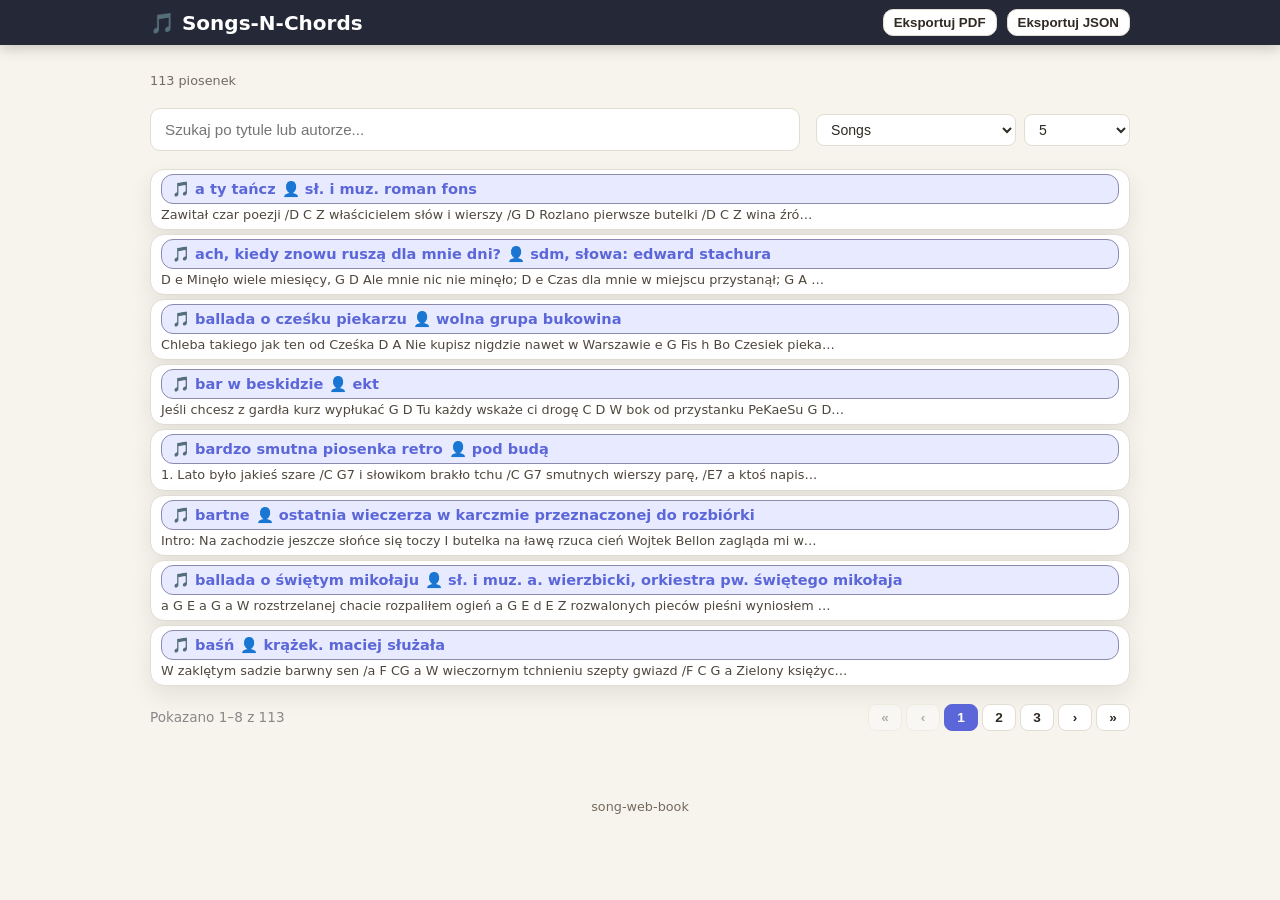
==== index.html @ 2285fa88 "Fixes to display" ====
<!DOCTYPE html>
<html lang="pl">
<head>
  <meta charset="UTF-8">
  <meta name="viewport" content="width=device-width, initial-scale=1.0, minimum-scale=1.0">
  <title>SongWebBook</title>
  <link rel="stylesheet" href="css/style.css">
</head>
<body>
  <nav class="navbar">
    <div class="container navbar-inner">
      <a class="brand" href="javascript:void(0)" id="brandLink">🎵 Songs-N-Chords</a>
      <div class="nav-actions" id="navActions"></div>
    </div>
  </nav>

  <main class="container">

    <!-- ===== WIDOK: LISTA ===== -->
    <section id="page-list" style="display:none">
      <div class="page-header">
        <p class="subtitle" id="resultsLabel">Ładowanie piosenek...</p>
      </div>
      <div class="toolbar">
        <div class="toolbar-left search-wrap">
          <input id="searchInput" class="search-input" type="text" placeholder="Szukaj po tytule lub autorze...">
        </div>
        <div class="toolbar-right filter-group">
          <button style="display:none" class="btn btn-outline btn-filter active" data-filter="all" type="button">Wszystkie</button>
          <select id="dataSourceSelect" class="per-page-select" title="Źródło danych"></select>
          <select id="perPageSelect" class="per-page-select" title="Liczba na stronie">
            <option value="5">5</option>
            <option value="8">8</option>
            <option value="10">10</option>
            <option value="15">15</option>
            <option value="20">20</option>
            <option value="all">Wszystkie</option>
          </select>
        </div>
      </div>
      <div id="listRoot" class="list">
        <div class="loading">Ladowanie...</div>
      </div>
      <div id="pagination" class="pagination-wrap"></div>
    </section>

    <!-- ===== WIDOK: PODGLĄD WPISU ===== -->
    <section id="page-view" style="display:none">
      <a href="javascript:void(0)" id="backToListBtn" class="back-link">← Do listy</a>
      <div id="viewRoot" class="loading">Ladowanie wpisu...</div>
    </section>

    <!-- ===== WIDOK: FORMULARZ ===== -->
    <section id="page-form" style="display:none">
      <a href="javascript:void(0)" id="backFromFormBtn" class="back-link">← Powrót</a>
      <div class="page-header">
        <h1 id="formPageTitle">Nowy wpis</h1>
        <p class="subtitle" id="formSubtitle">Dodaj piosenkę albo wiersz. Formatowanie treści zostanie zachowane.</p>
      </div>
      <div class="form-card">
        <div id="formAlert" class="alert alert-error" style="display:none"></div>
        <form id="entryForm">
          <div class="form-grid">
            <div class="form-group">
              <label for="titleInput">Tytuł *</label>
              <input id="titleInput" class="text-input" type="text" required>
            </div>
            <div class="form-group">
              <label for="authorInput">Autor</label>
              <input id="authorInput" class="text-input" type="text">
            </div>
          </div>
          <div class="form-group">
            <label for="categoryInput">Kategoria</label>
            <select id="categoryInput" class="select-input">
              <option value="piosenka">🎵 Piosenka</option>
              <option value="wiersz">📖 Wiersz</option>
            </select>
          </div>
          <div class="form-group">
            <label for="contentInput">Treść *</label>
            <textarea id="contentInput" class="textarea-input" placeholder="Tutaj wpisz tekst. Spacje, wcięcia i łamanie linii zostaną zachowane."></textarea>
          </div>
          <div class="form-actions">
            <button id="cancelFormBtn" class="btn btn-outline" type="button">Anuluj</button>
            <button id="saveBtn" class="btn btn-primary" type="submit">💾 Zapisz wpis</button>
          </div>
        </form>
      </div>
    </section>

  </main>

  <footer class="footer">
    <div class="container">
      <a href="javascript:void(0)" onclick="setClear()" style="text-decoration:none">song</a>-<a href="javascript:void(0)" onclick="setMode()" style="text-decoration:none">web</a>-<a href="javascript:void(0)" onclick="setModeOff()" style="text-decoration:none">book</a>
    </div>
  </footer>

  <input id="fileInput" class="hidden" type="file" accept="application/json">

  <!-- Modal: usuń wpis -->
  <div id="deleteModal" class="modal-overlay">
    <div class="modal">
      <h3>Usunąć wpis?</h3>
      <p>Tej operacji nie można cofnąć.</p>
      <div class="modal-actions">
        <button id="cancelDeleteBtn" class="btn btn-outline" type="button">Anuluj</button>
        <button id="confirmDeleteBtn" class="btn btn-danger" type="button">Kasuj</button>
      </div>
    </div>
  </div>

  <!-- Modal: import JSON -->
  <div id="importModal" class="modal-overlay">
    <div class="modal">
      <h3>Import JSON</h3>
      <p>Wybierz sposób importu danych.</p>
      <div class="modal-actions">
        <button id="cancelImportModal" class="btn btn-outline" type="button">Anuluj</button>
        <button id="replaceImportBtn" class="btn btn-danger" type="button">Zastąp dane</button>
        <button id="mergeImportBtn" class="btn btn-primary" type="button">Scal dane</button>
      </div>
    </div>
  </div>

  <div id="toast"></div>

  <script src="https://code.jquery.com/jquery-3.7.1.min.js"></script>
  <script src="js/app.js?v=5"></script>
  <script>
    // ===== STAN APLIKACJI =====
    let allItems     = [];
    let activeFilter = 'all';
    let pendingFile  = null;
    let currentPage  = 1;
    let perPage      = 8;
    let currentViewId = null; // id aktualnie oglądanego/edytowanego wpisu

    // ===== NAWIGACJA =====
    function showPage(name) {
      $('#page-list, #page-view, #page-form').hide();
      $('#page-' + name).show();
      buildNavbar(name);
      window.scrollTo(0, 0);
    }

    function buildNavbar(page) {
      const $nav = $('#navActions');
      $nav.empty();

      if (page === 'list') {
        $nav.append('<button id="exportPdfBtn" class="btn btn-outline" type="button">Eksportuj PDF</button>');
        $nav.append('<button id="exportBtn"    class="btn btn-outline" type="button">Eksportuj JSON</button>');
        if (isAdminMode()) {
          $nav.append('<button id="reloadJsonBtn" class="btn btn-outline" type="button">🔄 Reload JSON</button>');
          $nav.append('<button id="importBtn"     class="btn btn-outline" type="button">Importuj JSON</button>');
          $nav.append('<button id="newEntryBtn"   class="btn btn-primary"  type="button">+ Nowy wpis</button>');
        }
        $('#exportBtn').on('click', exportToJson);
        $('#exportPdfBtn').on('click', function () { exportAllToPdf(allItems); });
        $('#reloadJsonBtn').on('click', function () {
          reloadFromDataFile(
            function ()    { showToast('Dane przeładowane z data/songs.json.', 'success'); refreshData(); },
            function (err) { showToast(err.message || 'Nie udało się wczytać pliku danych.', 'error'); }
          );
        });
        $('#importBtn').on('click', function () { $('#fileInput').trigger('click'); });
        $('#newEntryBtn').on('click', function () { showForm(null); });

      } else if (page === 'view') {
        if (isAdminMode()) {
          $nav.append('<button id="newEntryBtn" class="btn btn-primary" type="button">+ Nowy wpis</button>');
          $('#newEntryBtn').on('click', function () { showForm(null); });
        }

      } else if (page === 'form') {
        $nav.append('<button id="navListBtn" class="btn btn-outline" type="button">← Lista</button>');
        $('#navListBtn').on('click', function () {
          currentViewId ? showView(currentViewId) : showList();
        });
      }
    }

    // ===== WIDOK: LISTA =====
    function showList() {
      showPage('list');
      refreshData();
      document.title = 'SongWebBook';
    }

    function renderPagination(totalPages, totalItems, start, end) {
      if (perPage === 'all' || totalPages <= 1) { $('#pagination').html(''); return; }
      const info = `<div class="pagination-info">Pokazano ${start + 1}–${end} z ${totalItems}</div>`;
      let btns = '<div class="pagination-controls">';
      btns += `<button class="btn btn-outline btn-page" data-page="1" ${currentPage === 1 ? 'disabled' : ''}>«</button>`;
      btns += `<button class="btn btn-outline btn-page" data-page="${currentPage - 1}" ${currentPage === 1 ? 'disabled' : ''}>‹</button>`;
      const win = 2;
      for (let i = Math.max(1, currentPage - win); i <= Math.min(totalPages, currentPage + win); i++) {
        btns += `<button class="btn btn-outline btn-page ${i === currentPage ? 'active' : ''}" data-page="${i}">${i}</button>`;
      }
      btns += `<button class="btn btn-outline btn-page" data-page="${currentPage + 1}" ${currentPage === totalPages ? 'disabled' : ''}>›</button>`;
      btns += `<button class="btn btn-outline btn-page" data-page="${totalPages}" ${currentPage === totalPages ? 'disabled' : ''}>»</button>`;
      btns += '</div>';
      $('#pagination').html(info + btns);
    }

    function renderList() {
      const query = ($('#searchInput').val() || '').toLowerCase().trim();
      const filtered = allItems.filter((item) => {
        const matchFilter = activeFilter === 'all' || item.category === activeFilter;
        const haystack = (item.title + ' ' + (item.author || '') + ' ' + (item.content || '')).toLowerCase();
        return matchFilter && (!query || haystack.includes(query));
      });

      $('#resultsLabel').text(pluralPL(filtered.length, 'piosenka', 'piosenki', 'piosenek'));

      if (!filtered.length) {
        $('#listRoot').html('<div class="empty">Brak pasujących piosenek. Dodaj nowy albo zmień filtry.</div>');
        $('#pagination').html('');
        return;
      }

      const totalItems = filtered.length;
      const isAll      = perPage === 'all';
      const pageSize   = isAll ? totalItems : parseInt(perPage);
      const totalPages = isAll ? 1 : Math.ceil(totalItems / pageSize);
      if (currentPage > totalPages) currentPage = totalPages;
      if (currentPage < 1) currentPage = 1;
      const start     = isAll ? 0 : (currentPage - 1) * pageSize;
      const end       = isAll ? totalItems : Math.min(start + pageSize, totalItems);
      const pageItems = filtered.slice(start, end);

      const html = pageItems.map((item) => `
        <article class="card">
          <div class="card-title">
            <a class="btn btn-secondary card-open-btn"
               style="width:100%;text-align:left!important;justify-content:left;padding:5px 10px;border-radius:12px;border:1px #8b8bb0 solid"
               href="javascript:void(0)" data-id="${item.id}">
              🎵 ${escapeHtml(item.title)}
              <span>👤 ${escapeHtml(item.author || 'Nieznany autor')}</span>
            </a>
            <div style="position:relative;top:-29px;right:5px;display:none;float:right">${categoryBadge(item.category)}</div>
          </div>
          <p class="card-excerpt">${escapeHtml(getExcerpt(item.content))}</p>
        </article>
      `).join('');

      $('#listRoot').html(html);
      renderPagination(totalPages, totalItems, start, end);
    }

    function refreshData() {
      apiGetAll((items) => { allItems = items; renderList(); });
    }

    // ===== WIDOK: PODGLĄD =====
    function showView(id) {
      currentViewId = id;
      showPage('view');
      $('#viewRoot').addClass('loading').html('Ladowanie wpisu...');
      ensureDataReady(function () {
        apiGetOne(id,
          function (item) {
            document.title = item.title + ' • Śpiewnik';
            renderItem(item);
          },
          function () {
            $('#viewRoot').removeClass('loading').html('<div class="empty">Nie znaleziono wpisu.</div>');
          }
        );
      });
    }

    function renderItem(item) {
      const idx       = allItems.findIndex(i => i.id === item.id);
      const prevItem  = idx > 0 ? allItems[idx - 1] : null;
      const nextItem  = idx < allItems.length - 1 ? allItems[idx + 1] : null;
      const counter   = allItems.length > 0 ? `${idx + 1} / ${allItems.length}` : '';

      const editedLabel = item.updatedAt && item.updatedAt !== item.createdAt
        ? `<span>✏️ Edycja: ${formatDate(item.updatedAt)}</span>` : '';
      const adminActions = isAdminMode()
        ? `<div>
             <button class="btn btn-secondary" id="editItemBtn">✏️ Edytuj</button>
             <button class="btn btn-danger"    id="deleteBtn"  type="button">🗑️ Kasuj</button>
           </div>` : '';

      const navBar = `
        <div class="view-nav">
          <button class="btn btn-outline view-nav-btn" id="prevItemBtn"
            ${!prevItem ? 'disabled' : ''}
            data-id="${prevItem ? prevItem.id : ''}">
            ‹ Poprzedni
          </button>
          <span class="view-nav-counter">${counter}</span>
          <button class="btn btn-outline view-nav-btn" id="nextItemBtn"
            ${!nextItem ? 'disabled' : ''}
            data-id="${nextItem ? nextItem.id : ''}">
            Następny ›
          </button>
        </div>
      `;

      $('#viewRoot').removeClass('loading').html(navBar + `
        <article class="article">
          <h1 style="font-size:1.1rem">${escapeHtml(item.title)} <span style="font-size:.9rem">👤 ${escapeHtml(item.author || 'Nieznany autor')}</span></h1>
          <div class="article-meta">
            
            
            <span style="display:none">📅 Dodano: ${formatDate(item.createdAt)}</span>
            ${editedLabel}
          </div>
          <pre class="poem-content">${escapeHtml(item.content)}</pre>
          <div class="article-actions">
            <button class="btn btn-outline" id="backToListFromArticleBtn">← Wszystkie wpisy</button>
            ${adminActions}
          </div>
        </article>
      `);

      $('#backToListFromArticleBtn').on('click', showList);
      $('#prevItemBtn:not(:disabled)').on('click', function () { showView($(this).data('id')); });
      $('#nextItemBtn:not(:disabled)').on('click', function () { showView($(this).data('id')); });
      if (isAdminMode()) {
        $('#editItemBtn').on('click', function () { showForm(item.id); });
        $('#deleteBtn').on('click', function () { $('#deleteModal').css('display', 'flex'); });
      }
    }

    // ===== WIDOK: FORMULARZ =====
    function showForm(id) {
      currentViewId = id;
      showPage('form');
      hideFormError();
      $('#entryForm')[0].reset();
      $('#saveBtn').prop('disabled', false).text('💾 Zapisz wpis');
      $('#entryForm').show();
      $('#formSubtitle').text('Dodaj piosenkę albo wiersz. Formatowanie treści zostanie zachowane.');

      if (!isAdminMode()) {
        $('#formPageTitle').text('Brak dostępu');
        $('#formSubtitle').text('Edycja i dodawanie wpisów są dostępne tylko w trybie admin.');
        $('#entryForm').hide();
        showFormError('Ta strona jest dostępna tylko wtedy, gdy localStorage zawiera mode=admin.');
        return;
      }

      if (id) {
        $('#formPageTitle').text('Edytuj wpis');
        document.title = 'Edytuj wpis • Śpiewnik';
        ensureDataReady(function () {
          apiGetOne(id, function (item) {
            $('#titleInput').val(item.title);
            $('#authorInput').val(item.author || '');
            $('#categoryInput').val(item.category || 'piosenka');
            $('#contentInput').val(item.content || '');
          }, function () {
            showFormError('Nie udało się załadować wpisu do edycji.');
          });
        });
      } else {
        $('#formPageTitle').text('Nowy wpis');
        document.title = 'Nowy wpis • Śpiewnik';
      }
    }

    function showFormError(message) { $('#formAlert').text(message).show(); }
    function hideFormError()        { $('#formAlert').hide().text(''); }

    // ===== HELPERS TRYB =====
    function setMode()    { localStorage.setItem('mode', isAdminMode() ? 'user' : 'admin'); location.reload(); }
    function setModeOff() { localStorage.removeItem('mode'); location.reload(); }
    function setClear()   { localStorage.removeItem('songs_library_data'); location.reload(); }

    // ===== INIT =====
    $(function () {
      // Nawigacja globalna
      $('#brandLink').on('click', showList);
      $('#backToListBtn').on('click', showList);
      $('#backFromFormBtn').on('click', function () { currentViewId ? showView(currentViewId) : showList(); });
      $('#cancelFormBtn').on('click',   function () { currentViewId ? showView(currentViewId) : showList(); });

      // Kliknięcie karty (delegowane)
      $(document).on('click', '.card-open-btn', function () {
        showView($(this).data('id'));
      });

      // Paginacja (delegowana)
      $(document).on('click', '.btn-page:not(:disabled)', function () {
        currentPage = parseInt($(this).data('page'));
        renderList();
        $('html, body').animate({ scrollTop: $('#listRoot').offset().top - 20 }, 200);
      });

      // Filtry i wyszukiwanie
      $('#searchInput').on('input', function () { currentPage = 1; renderList(); });
      $(document).on('click', '.btn-filter', function () {
        $('.btn-filter').removeClass('active');
        $(this).addClass('active');
        activeFilter = $(this).data('filter');
        currentPage = 1;
        renderList();
      });
      $('#perPageSelect').on('change', function () {
        perPage = $(this).val() === 'all' ? 'all' : parseInt($(this).val());
        currentPage = 1;
        renderList();
      });

      // Inicjalizacja selecta źródła danych
      getDataSources().then(function (sources) {
        sources.forEach(function (f) {
          const opt = $('<option>').val(f.key).text(f.label);
          if (f.key === getCurrentSource()) opt.prop('selected', true);
          $('#dataSourceSelect').append(opt);
        });
      });
      $('#dataSourceSelect').on('change', function () {
        const key = $(this).val();
        switchDataSource(
          key,
          function () {
            showToast('Załadowano: ' + key, 'success');
            refreshData();
          },
          function (err) {
            showToast(err.message || 'Błąd ładowania danych.', 'error');
          }
        );
      });

      // Modal: usuń wpis
      $('#cancelDeleteBtn').on('click', function () { $('#deleteModal').hide(); });
      $('#confirmDeleteBtn').on('click', function () {
        if (!isAdminMode()) { $('#deleteModal').hide(); return; }
        apiDelete(currentViewId,
          function () {
            $('#deleteModal').hide();
            showToast('Wpis został usunięty.', 'success');
            setTimeout(showList, 700);
          },
          function () {
            $('#deleteModal').hide();
            showToast('Nie udało się usunąć wpisu.', 'error');
          }
        );
      });

      // Zapis formularza
      $('#entryForm').on('submit', function (event) {
        event.preventDefault();
        hideFormError();
        if (!isAdminMode()) { showFormError('Brak uprawnień do zapisu.'); return; }

        const payload = {
          title:    $('#titleInput').val(),
          author:   $('#authorInput').val(),
          category: $('#categoryInput').val(),
          content:  $('#contentInput').val()
        };
        if (!payload.title.trim())   { showFormError('Pole „Tytuł" jest wymagane.');  return; }
        if (!payload.content.trim()) { showFormError('Pole „Treść" jest wymagane.'); return; }

        $('#saveBtn').prop('disabled', true).text('Zapisywanie...');

        const onSuccess = function (item) {
          showToast(currentViewId ? 'Zapisano zmiany.' : 'Dodano nowy wpis.', 'success');
          setTimeout(function () { showView(item.id); }, 700);
        };
        const onError = function (xhr) {
          $('#saveBtn').prop('disabled', false).text('💾 Zapisz wpis');
          showFormError(xhr.responseJSON?.error || 'Wystąpił błąd zapisu.');
        };

        if (currentViewId) {
          apiUpdate(currentViewId, payload, onSuccess, onError);
        } else {
          apiCreate(payload, onSuccess, onError);
        }
      });

      // Modal: import JSON
      $('#fileInput').on('change', function (event) {
        pendingFile = event.target.files && event.target.files[0] ? event.target.files[0] : null;
        if (pendingFile) { $('#importModal').css('display', 'flex'); }
      });
      $('#cancelImportModal').on('click', function () {
        pendingFile = null; $('#fileInput').val(''); $('#importModal').hide();
      });
      $('#replaceImportBtn').on('click', function () {
        if (!pendingFile) return;
        importFromJson(pendingFile, false, function (error, count) {
          $('#importModal').hide(); $('#fileInput').val(''); pendingFile = null;
          if (error) { showToast(error, 'error'); return; }
          showToast('Zaimportowano ' + count + ' piosenek.', 'success');
          refreshData();
        });
      });
      $('#mergeImportBtn').on('click', function () {
        if (!pendingFile) return;
        importFromJson(pendingFile, true, function (error, count) {
          $('#importModal').hide(); $('#fileInput').val(''); pendingFile = null;
          if (error) { showToast(error, 'error'); return; }
          showToast('Scalono ' + count + ' piosenek.', 'success');
          refreshData();
        });
      });

      // Start — załaduj dane i pokaż listę
      ensureDataReady(function () {
        showList();
      });
    });
  </script>
</body>
</html>
---- css/style.css ----
:root {
  --bg: #f7f4ed;
  --surface: #ffffff;
  --surface-alt: #f2efe7;
  --text: #2f2a24;
  --muted: #746b60;
  --primary: #5b67d8;
  --primary-hover: #4451c4;
  --danger: #d64545;
  --danger-hover: #b93535;
  --border: #e2ddd3;
  --shadow: 0 10px 24px rgba(0,0,0,.08);
  --radius: 14px;
  --mono: Consolas, 'Courier New', monospace;
  --sans: 'Segoe UI', system-ui, sans-serif;
}

* { box-sizing: border-box; }
html, body { margin: 0; padding: 0; }
body {
  font-family: var(--sans);
  background: var(--bg);
  color: var(--text);
  font-size:.8rem;
}

a { color: inherit; }
h2{
    font-size:.9rem;
}
.container {
  width: min(980px, calc(100% - 32px));
  margin: 0 auto;
}

.navbar {
  background: #252836;
  color: #fff;
  box-shadow: 0 4px 12px rgba(0,0,0,.18);
}
.navbar-inner {
  min-height: 45px;
  display: flex;
  align-items: center;
  justify-content: space-between;
  gap: 16px;
}
.brand {
  text-decoration: none;
  font-size: 1.25rem;
  font-weight: 700;
}
.nav-actions {
  display: flex;
  gap: 10px;
  flex-wrap: wrap;
}

main { padding: 28px 0 48px; }

.page-header {
  margin-bottom: 20px;
}
.page-header h1 {
  margin: 0 0 8px;
  font-size: 2rem;
}
.subtitle {
  margin: 0;
  color: var(--muted);
}

.toolbar {
  display: flex;
  justify-content: space-between;
  gap: 16px;
  flex-wrap: wrap;
  margin-bottom: 18px;
}
.toolbar-right,
.toolbar-left {
  display: flex;
  gap: 10px;
  flex-wrap: wrap;
  align-items: center;
}

.search-input,
.select-input,
.text-input,
.textarea-input {
  width: 100%;
  padding: 12px 14px;
  border: 1px solid var(--border);
  border-radius: 10px;
  background: #fff;
  color: var(--text);
  font-size: .95rem;
}
.search-input:focus,
.select-input:focus,
.text-input:focus,
.textarea-input:focus {
  outline: 2px solid rgba(91,103,216,.16);
  border-color: var(--primary);
}

.search-wrap {
  min-width: 280px;
  flex: 1;
}

.filter-group {
  display: flex;
  gap: 8px;
  flex-wrap: wrap;
}

.btn {
  display: inline-flex;
  align-items: center;
  justify-content: center;
  gap: 6px;
  border: 0;
  border-radius: 10px;
  padding: 5px 10px;
  cursor: pointer;
  text-decoration: none;
  font-weight: 600;
  transition: .18s ease;
}
.btn:hover { transform: translateY(-1px); }
.btn-primary { background: var(--primary); color: #fff; }
.btn-primary:hover { background: var(--primary-hover); }
.btn-secondary { background: #e8ebff; color: var(--primary); }
.btn-secondary:hover { background: #d9ddfb; }
.btn-danger { background: var(--danger); color: #fff; }
.btn-danger:hover { background: var(--danger-hover); }
.btn-outline { background: #fff; color: var(--text); border: 1px solid var(--border); }
.btn-outline:hover { background: var(--surface-alt); }
.btn-filter.active { background: var(--primary); color: #fff; }

.list {
  display: grid;
  gap: 4px;
}
.card {
  background: var(--surface);
  border: 1px solid var(--border);
  border-radius: var(--radius);
  box-shadow: var(--shadow);
  padding: 4px 10px;
}
.card-title {
  margin: 0px 0px 0px 0px;
  font-size: .91rem!important;
  font-weight: bold;
}
.card-title a {
  text-decoration: none;
 
}
.card-title .btn.btn-secondary.card-open-btn{
  text-transform: lowercase!important;
}

.card-meta {
  display: flex;
  gap: 8px 12px;
  flex-wrap: wrap;
  align-items: center;
  color: var(--muted);
  font-size: .9rem;
  margin-bottom: 12px;
}
.card-excerpt {
  margin: 0;
  line-height: 1.65;
  color: #4f473d;
}
.card-footer {
  margin-top: 14px;
  display: flex;
  justify-content: flex-end;
}

.badge {
  display: inline-flex;
  align-items: center;
  padding: 4px 10px;
  border-radius: 999px;
  font-size: .8rem;
  font-weight: 700;
}
.badge-song { background: #e4f5e8; color: #1f7d35;border:1px silver solid; }
.badge-poem { background: #e4eefc; color: #1b5dbb;border:1px silver solid; }
.badge-other { background: #efe7ff; color: #6942b5;border:1px silver solid; }

.empty,
.loading {
  background: var(--surface);
  border: 1px dashed var(--border);
  border-radius: var(--radius);
  padding: 32px;
  text-align: center;
  color: var(--muted);
}

.back-link {
  display: inline-block;
  margin-bottom: 16px;
  text-decoration: none;
  color: var(--muted);
}
.back-link:hover { color: var(--primary); }

/* ── Prev / Next nawigacja w widoku wpisu ─────────── */
.view-nav {
  display: flex;
  align-items: center;
  justify-content: space-between;
  gap: 12px;
  margin-bottom: 16px;
  background: var(--surface);
  border: 1px solid var(--border);
  border-radius: var(--radius);
  padding: 10px 14px;
  box-shadow: var(--shadow);
}
.view-nav-btn {
  min-width: 120px;
}
.view-nav-btn:disabled {
  opacity: .35;
  cursor: not-allowed;
  transform: none;
}
.view-nav-counter {
  font-size: .9rem;
  color: var(--muted);
  font-weight: 600;
  white-space: nowrap;
}

.article {
  background: var(--surface);
  border: 1px solid var(--border);
  border-radius: var(--radius);
  box-shadow: var(--shadow);
  padding: 24px;
}
.article h1 {
  margin: 0 0 12px;
}
.article-meta {
  display: flex;
  gap: 8px 14px;
  flex-wrap: wrap;
  color: var(--muted);
  margin-bottom: 18px;
}
.poem-content {
  margin: 0;
  padding: 18px;
  background: var(--surface-alt);
  border-left: 5px solid var(--primary);
  border-radius: 0 12px 12px 0;
  white-space: pre-wrap;
  word-break: break-word;
  overflow-x: auto;
  font-family: verdana;
  line-height: 1.7;
  font-size: .96rem;
  font-weight: 600;
}
.article-actions {
  margin-top: 18px;
  display: flex;
  justify-content: space-between;
  gap: 10px;
  flex-wrap: wrap;
}

.form-card {
  background: var(--surface);
  border: 1px solid var(--border);
  border-radius: var(--radius);
  box-shadow: var(--shadow);
  padding: 24px;
}
.form-grid {
  display: grid;
  grid-template-columns: 1fr 1fr;
  gap: 16px;
}
.form-group {
  margin-bottom: 16px;
}
.form-group label {
  display: block;
  margin-bottom: 8px;
  font-weight: 700;
}
.textarea-input {
  min-height: 340px;
  resize: vertical;
  font-family: var(--mono);
  white-space: pre;
  overflow-x: auto;
  line-height: 1.65;
}
.form-actions {
  display: flex;
  justify-content: space-between;
  gap: 10px;
  flex-wrap: wrap;
  margin-top: 8px;
}

.alert {
  display: none;
  margin-bottom: 16px;
  padding: 12px 14px;
  border-radius: 10px;
}
.alert-error {
  background: #ffe9e9;
  color: #8a1f1f;
  border: 1px solid #f3bcbc;
}

#toast {
  display: none;
  position: fixed;
  right: 18px;
  bottom: 18px;
  z-index: 9999;
  padding: 12px 16px;
  border-radius: 10px;
  color: #fff;
  background: #2b2b2b;
  box-shadow: 0 12px 24px rgba(0,0,0,.2);
}
#toast.toast-success { background: #228c4f; }
#toast.toast-error { background: #c43b3b; }

.modal-overlay {
  position: fixed;
  inset: 0;
  background: rgba(0,0,0,.45);
  display: none;
  align-items: center;
  justify-content: center;
  z-index: 1000;
}
.modal {
  width: min(460px, calc(100% - 24px));
  background: #fff;
  border-radius: 16px;
  padding: 22px;
  box-shadow: 0 20px 40px rgba(0,0,0,.24);
}
.modal h3 { margin-top: 0; }
.modal-actions {
  display: flex;
  justify-content: flex-end;
  gap: 10px;
  flex-wrap: wrap;
  margin-top: 18px;
}

.hidden { display: none !important; }
.footer {
  padding: 20px 0 32px;
  color: var(--muted);
  text-align: center;
}

@media (max-width: 720px) {
  .form-grid { grid-template-columns: 1fr; }
  .toolbar { flex-direction: column; }
}

/* ── Pagination ───────────────────────────────────── */
.pagination-wrap {
  display: flex;
  align-items: center;
  justify-content: space-between;
  flex-wrap: wrap;
  gap: 10px;
  margin-top: 18px;
}
.pagination-info {
  font-size: .85rem;
  color: var(--text-muted, #888);
}
.pagination-controls {
  display: flex;
  gap: 4px;
  flex-wrap: wrap;
  align-items: center;
}
.btn-page {
  min-width: 34px;
  padding: 5px 8px;
  font-size: .85rem;
  border-radius: 8px;
}
.btn-page.active {
  background: var(--primary);
  color: #fff;
  border-color: var(--primary);
}
.btn-page:disabled {
  opacity: .35;
  cursor: not-allowed;
}
.per-page-select {
  padding: 6px 10px;
  border: 1px solid var(--border);
  border-radius: 8px;
  background: #fff;
  color: var(--text);
  font-size: .88rem;
  cursor: pointer;
}

@media (max-width: 600px) {
  /* baza — większa czcionka dla całego widoku mobilnego */
  body { font-size: 1rem; }

  /* navbar */
  .navbar-inner {
    flex-direction: column;
    align-items: flex-start;
    gap: 8px;
    padding: 10px 0;
    min-height: unset;
  }
  .brand { font-size: 1.3rem; }
  .nav-actions {
    width: 100%;
    flex-wrap: wrap;
    gap: 6px;
  }
  .nav-actions .btn {
    flex: 1 1 auto;
    font-size: .95rem;
    padding: 5px 6px;
  }

  /* page header */
  .page-header h1 { font-size: 1.6rem; }
  .subtitle { font-size: 1rem; }

  /* toolbar */
  .toolbar { flex-direction: column; gap: 10px; }
  .toolbar-left, .toolbar-right { width: 100%; }
  .search-wrap { min-width: unset; }
  .search-input { font-size: 1rem; padding: 13px 14px; }
  .filter-group { flex-wrap: wrap; gap: 6px; }
  .btn-filter { flex: 1 1 auto; font-size: .95rem; padding: 10px 8px; }
  .per-page-select { width: 100%; font-size: 1rem; padding: 10px 12px; }

  /* cards — lista mobilna */
  .card { padding: 12px 14px; }

  /* resetuj hacky float+top dla badge w karcie */
  .card-title {
    display: flex;
    flex-direction: column;
    gap: 6px;
    font-size: 1rem !important;
  }
  .card-title > div {
    position: static !important;
    float: none !important;
    top: auto !important;
    right: auto !important;
    display: block !important;
    align-self: flex-start;
  }

  /* przycisk-link do otwierania wpisu */
  .card-open-btn {
    flex-direction: column !important;
    align-items: flex-start !important;
    height: auto !important;
    white-space: normal !important;
    gap: 4px !important;
    line-height: 1.5 !important;
    font-size: 1rem !important;
  }
  .card-open-btn span {
    font-size: .9rem;
    opacity: .75;
    font-weight: 400;
  }

  /* skrót treści */
  .card-excerpt { font-size: .95rem; margin-top: 6px; line-height: 1.6; }

  /* badge */
  .badge { font-size: .88rem; padding: 5px 12px; }

  /* article / view page */
  .article { padding: 10px; }
  .article h1 { font-size: 1.1rem!important; }
  .article-meta { font-size: .95rem; }
  .poem-content {
    font-size: 1rem;
    padding: 14px;
    border-left-width: 3px;
    line-height: 1.8;
  }
  .article-actions {
    flex-direction: column;
    align-items: stretch;
  }
  .article-actions .btn { text-align: center; justify-content: center; font-size: 1rem; padding: 5px; }

  /* form */
  .form-grid { grid-template-columns: 1fr; }
  .form-card { padding: 16px; }
  .form-group label { font-size: 1rem; }
  .text-input, .select-input, .textarea-input { font-size: 1rem; padding: 13px 14px; }
  .form-actions { flex-direction: column; align-items: stretch; }
  .form-actions .btn { text-align: center; justify-content: center; font-size: 1rem; padding: 12px; }

  /* pagination */
  .pagination-wrap { flex-direction: column; align-items: center; }
  .pagination-info { font-size: .95rem; }
  .btn-page { min-width: 36px; padding: 8px 10px; font-size: .95rem; }

  /* modal */
  .modal { padding: 18px; }
  .modal h3 { font-size: 1.1rem; }
  .modal p { font-size: 1rem; }
  .modal-actions { flex-direction: column; }
  .modal-actions .btn { width: 100%; justify-content: center; font-size: 1rem; padding: 12px; }

  /* back link */
  .back-link { font-size: 1rem; }

  /* prev/next nav */
  .view-nav { padding: 8px 10px; gap: 8px; }
  .view-nav-btn { min-width: 0; flex: 1; font-size: .9rem; padding: 10px 8px; }
  .view-nav-counter { font-size: .85rem; }
}
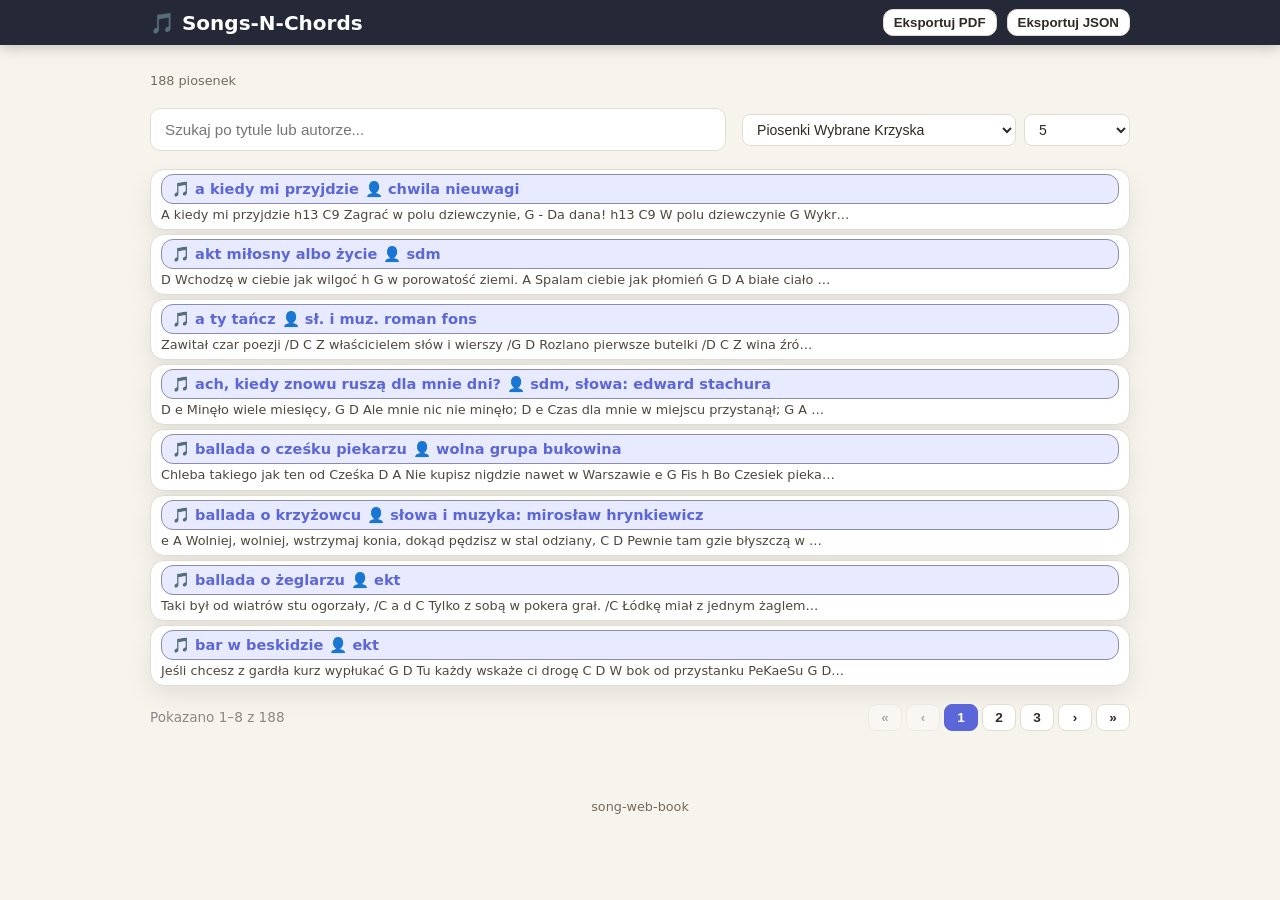
==== commit 8dbda909: "Laste changes - adding 188 songs" ====
--- a/index.html
+++ b/index.html
@@ -312,6 +312,8 @@
             ${editedLabel}
           </div>
           <pre class="poem-content">${escapeHtml(item.content)}</pre>
+          <div id="itemUrl" class="no-print">${renderItemUrl(item.url)}</div>
+          ${navBar}
           <div class="article-actions">
             <button class="btn btn-outline" id="backToListFromArticleBtn">← Wszystkie wpisy</button>
             ${adminActions}
@@ -368,6 +370,58 @@
     function showFormError(message) { $('#formAlert').text(message).show(); }
     function hideFormError()        { $('#formAlert').hide().text(''); }
 
+    // ===== HELPER: URL / YouTube =====
+    function getYouTubeId(url) {
+      if (!url) return null;
+      const patterns = [
+        /(?:youtube\.com\/watch\?(?:.*&)?v=)([\w-]{11})/,
+        /(?:youtu\.be\/)([\w-]{11})/,
+        /(?:youtube\.com\/embed\/)([\w-]{11})/
+      ];
+      for (const re of patterns) {
+        const m = url.match(re);
+        if (m) return m[1];
+      }
+      return null;
+    }
+
+    // Parsuje parametr t= z URL YouTube do liczby sekund.
+    // Obsługuje formaty: t=1h20m12s, t=20m12s, t=72s, t=1212
+    function parseYouTubeTime(url) {
+      if (!url) return null;
+      const tMatch = url.match(/[?&]t=([^&]+)/);
+      if (!tMatch) return null;
+      const t = tMatch[1];
+      // format: 1h20m12s / 20m12s / 72s / 1212
+      const full = t.match(/^(?:(\d+)h)?(?:(\d+)m)?(?:(\d+)s?)?$/);
+      if (!full) return null;
+      const h = parseInt(full[1] || 0);
+      const m = parseInt(full[2] || 0);
+      const s = parseInt(full[3] || 0);
+      const total = h * 3600 + m * 60 + s;
+      return total > 0 ? total : null;
+    }
+
+    function renderItemUrl(url) {
+      if (!url) return '';
+      const ytId = getYouTubeId(url);
+      if (ytId) {
+        const startSec = parseYouTubeTime(url);
+        const startParam = startSec ? `?start=${startSec}` : '';
+        return `
+          <div class="yt-wrap">
+            <iframe
+              src="https://www.youtube.com/embed/${ytId}${startParam}"
+              title="YouTube"
+              frameborder="0"
+              allow="accelerometer; autoplay; clipboard-write; encrypted-media; gyroscope; picture-in-picture"
+              allowfullscreen>
+            </iframe>
+          </div>`;
+      }
+      return `<a class="ext-link" href="${escapeHtml(url)}" target="_blank" rel="noopener">🔗 ${escapeHtml(url)}</a>`;
+    }
+
     // ===== HELPERS TRYB =====
     function setMode()    { localStorage.setItem('mode', isAdminMode() ? 'user' : 'admin'); location.reload(); }
     function setModeOff() { localStorage.removeItem('mode'); location.reload(); }
--- a/css/style.css
+++ b/css/style.css
@@ -547,3 +547,36 @@
   .view-nav-btn { min-width: 0; flex: 1; font-size: .9rem; padding: 10px 8px; }
   .view-nav-counter { font-size: .85rem; }
 }
+
+/* ===== YouTube embed ===== */
+.yt-wrap {
+  position: relative;
+  width: 100%;
+  max-width: 560px;
+  aspect-ratio: 16 / 9;
+  margin: 12px auto;
+  border-radius: var(--radius);
+  overflow: hidden;
+  background: #000;
+}
+.yt-wrap iframe {
+  position: absolute;
+  inset: 0;
+  width: 100%;
+  height: 100%;
+  border: 0;
+}
+
+/* external link */
+.ext-link {
+  display: inline-block;
+  margin: 10px 0;
+  color: var(--primary);
+  font-size: .85rem;
+  word-break: break-all;
+}
+
+/* ===== No-print: ukryj przy druku (Ctrl+P) ===== */
+@media print {
+  .no-print { display: none !important; }
+}
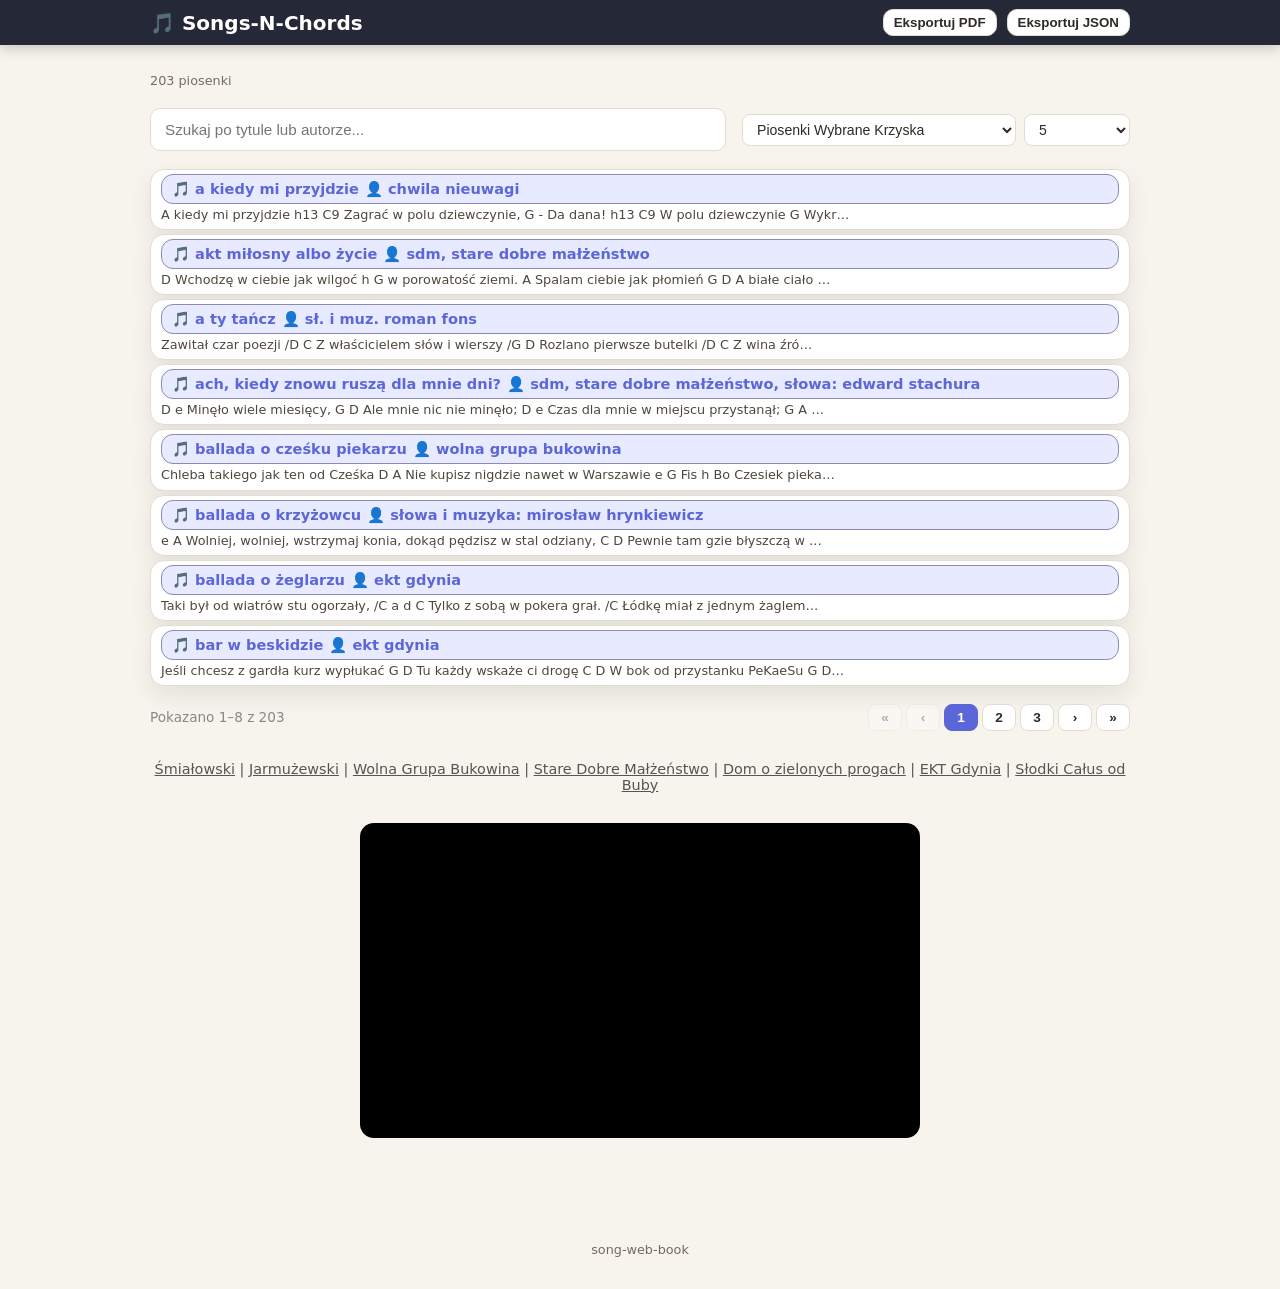
==== commit 3a3773b1: "Adding players for keywords" ====
--- a/index.html
+++ b/index.html
@@ -23,7 +23,10 @@
       </div>
       <div class="toolbar">
         <div class="toolbar-left search-wrap">
-          <input id="searchInput" class="search-input" type="text" placeholder="Szukaj po tytule lub autorze...">
+          <div class="search-field-wrap">
+            <input id="searchInput" class="search-input" type="text" placeholder="Szukaj po tytule lub autorze...">
+            <button id="searchClearBtn" class="search-clear-btn" type="button" title="Wyczyść" style="display:none">✕</button>
+          </div>
         </div>
         <div class="toolbar-right filter-group">
           <button style="display:none" class="btn btn-outline btn-filter active" data-filter="all" type="button">Wszystkie</button>
@@ -89,6 +92,20 @@
       </div>
     </section>
 
+    <div id="playlistLinker" style="text-align:center;margin:30px 0;font-size:0.9rem;color:#555">
+    </div>
+    
+    <div id="playerForPlaylist">
+      <div class="yt-wrap">
+        <iframe
+          src="https://www.youtube.com/embed/dIm0DGfBhlo?playlist=dIm0DGfBhlo,OwApQmS7GIY,PewEmV5mEtU,FK697msg2oQ,QtTBx70yICE,AT5_tEjTH4o,5SutbiSD9RU"
+          title="YouTube Playlista"
+          frameborder="0"
+          allow="accelerometer; autoplay; clipboard-write; encrypted-media; gyroscope; picture-in-picture"
+          allowfullscreen>
+        </iframe>
+      </div>
+    </div>
   </main>
 
   <footer class="footer">
@@ -131,6 +148,7 @@
   <script>
     // ===== STAN APLIKACJI =====
     let allItems     = [];
+    let playlistKeys = ['Śmiałowski','Jarmużewski', 'Wolna Grupa Bukowina', 'Stare Dobre Małżeństwo','Dom o zielonych progach', 'EKT Gdynia', 'Słodki Całus od Buby'];
     let activeFilter = 'all';
     let pendingFile  = null;
     let currentPage  = 1;
@@ -251,7 +269,7 @@
     }
 
     function refreshData() {
-      apiGetAll((items) => { allItems = items; renderList(); });
+      apiGetAll((items) => { allItems = items; renderList(); buildPlaylistLinker(); });
     }
 
     // ===== WIDOK: PODGLĄD =====
@@ -385,6 +403,16 @@
       return null;
     }
 
+    // Wykrywa youtube.com/watch_videos?video_ids=id1,id2,...
+    // Zwraca tablicę id lub null
+    function getYouTubePlaylistIds(url) {
+      if (!url) return null;
+      const m = url.match(/youtube\.com\/watch_videos\?(?:.*&)?video_ids=([\w,_-]+)/);
+      if (!m) return null;
+      const ids = m[1].split(',').map(s => s.trim()).filter(s => s.length >= 11);
+      return ids.length ? ids : null;
+    }
+
     // Parsuje parametr t= z URL YouTube do liczby sekund.
     // Obsługuje formaty: t=1h20m12s, t=20m12s, t=72s, t=1212
     function parseYouTubeTime(url) {
@@ -403,7 +431,32 @@
     }
 
     function renderItemUrl(url) {
-      if (!url) return '';
+      if (!url) { $('#playerForPlaylist').empty(); return ''; }
+
+      // Playlista watch_videos?video_ids=...
+      const playlistIds = getYouTubePlaylistIds(url);
+      if (playlistIds) {
+        const src = `https://www.youtube.com/embed/${playlistIds[0]}?playlist=${playlistIds.join(',')}&loop=1`;
+        $('#playerForPlaylist').html(`
+          <div class="yt-playlist-wrap">
+            <div class="yt-playlist-label">🎵 Playlista · ${playlistIds.length} filmów</div>
+            <div class="yt-wrap">
+              <iframe
+                src="${src}"
+                title="YouTube Playlista"
+                frameborder="0"
+                allow="accelerometer; autoplay; clipboard-write; encrypted-media; gyroscope; picture-in-picture"
+                allowfullscreen>
+              </iframe>
+            </div>
+            <a class="ext-link" href="${escapeHtml(url)}" target="_blank" rel="noopener">🔗 Otwórz playlistę w YouTube</a>
+          </div>
+        `);
+        return ''; // player wyrenderowany w #playerForPlaylist
+      }
+
+      // Pojedynczy film YouTube
+      $('#playerForPlaylist').empty();
       const ytId = getYouTubeId(url);
       if (ytId) {
         const startSec = parseYouTubeTime(url);
@@ -422,6 +475,48 @@
       return `<a class="ext-link" href="${escapeHtml(url)}" target="_blank" rel="noopener">🔗 ${escapeHtml(url)}</a>`;
     }
 
+    // ===== PLAYLIST PLAYER =====
+    function loadPlaylist(ids) {
+      const list = ids.split(',').map(s => s.trim()).filter(Boolean);
+      if (!list.length) return;
+      const src = `https://www.youtube.com/embed/${list[0]}?playlist=${list.join(',')}&autoplay=1`;
+      $('#playerForPlaylist').html(`
+        <div class="yt-wrap">
+          <iframe
+            src="${src}"
+            title="YouTube Playlista"
+            frameborder="0"
+            allow="accelerometer; autoplay; clipboard-write; encrypted-media; gyroscope; picture-in-picture"
+            allowfullscreen>
+          </iframe>
+        </div>
+      `);
+      $('html, body').animate({ scrollTop: $('#playerForPlaylist').offset().top - 20 }, 300);
+    }
+
+    // ===== HELPERS TRYB =====
+    function buildPlaylistLinker() {
+      const $linker = $('#playlistLinker').empty();
+      playlistKeys.forEach(function (key, idx) {
+        const q = key.toLowerCase();
+        const ids = allItems
+          .filter(function (item) {
+            const hay = (item.title + ' ' + (item.author || '') + ' ' + (item.content || '')).toLowerCase();
+            return hay.includes(q);
+          })
+          .map(function (item) { return getYouTubeId(item.url); })
+          .filter(Boolean);
+
+        if (!ids.length) return;
+        const $a = $('<a>', {
+          href: 'javascript:void(0)',
+          text: key
+        }).attr('ids', ids.join(','));
+        if (idx > 0) $linker.append(' | ');
+        $linker.append($a);
+      });
+    }
+
     // ===== HELPERS TRYB =====
     function setMode()    { localStorage.setItem('mode', isAdminMode() ? 'user' : 'admin'); location.reload(); }
     function setModeOff() { localStorage.removeItem('mode'); location.reload(); }
@@ -440,6 +535,11 @@
         showView($(this).data('id'));
       });
 
+      // Playlist links [ids]
+      $(document).on('click', 'a[ids]', function () {
+        loadPlaylist($(this).attr('ids'));
+      });
+
       // Paginacja (delegowana)
       $(document).on('click', '.btn-page:not(:disabled)', function () {
         currentPage = parseInt($(this).data('page'));
@@ -448,7 +548,18 @@
       });
 
       // Filtry i wyszukiwanie
-      $('#searchInput').on('input', function () { currentPage = 1; renderList(); });
+      $('#searchInput').on('input', function () {
+        currentPage = 1;
+        renderList();
+        $('#searchClearBtn').toggle($(this).val().length > 0);
+      });
+      $('#searchClearBtn').on('click', function () {
+        $('#searchInput').val('');
+        $(this).hide();
+        currentPage = 1;
+        renderList();
+        $('#searchInput').focus();
+      });
       $(document).on('click', '.btn-filter', function () {
         $('.btn-filter').removeClass('active');
         $(this).addClass('active');
--- a/css/style.css
+++ b/css/style.css
@@ -110,6 +110,33 @@
   flex: 1;
 }
 
+.search-field-wrap {
+  position: relative;
+  width: 100%;
+}
+.search-field-wrap .search-input {
+  padding-right: 36px;
+}
+.search-clear-btn {
+  position: absolute;
+  right: 10px;
+  top: 50%;
+  transform: translateY(-50%);
+  background: none;
+  border: none;
+  cursor: pointer;
+  color: var(--muted);
+  font-size: .9rem;
+  line-height: 1;
+  padding: 2px 4px;
+  border-radius: 50%;
+  transition: color .15s, background .15s;
+}
+.search-clear-btn:hover {
+  color: var(--danger);
+  background: rgba(214,69,69,.1);
+}
+
 .filter-group {
   display: flex;
   gap: 8px;
@@ -548,6 +575,24 @@
   .view-nav-counter { font-size: .85rem; }
 }
 
+/* ===== Playlist player ===== */
+#playerForPlaylist {
+  margin: 0 auto;
+  max-width: 560px;
+  padding: 0 0 24px;
+}
+.yt-playlist-wrap {
+  display: flex;
+  flex-direction: column;
+  align-items: center;
+}
+.yt-playlist-label {
+  font-size: .8rem;
+  color: var(--muted);
+  margin-bottom: 6px;
+  align-self: flex-start;
+}
+
 /* ===== YouTube embed ===== */
 .yt-wrap {
   position: relative;
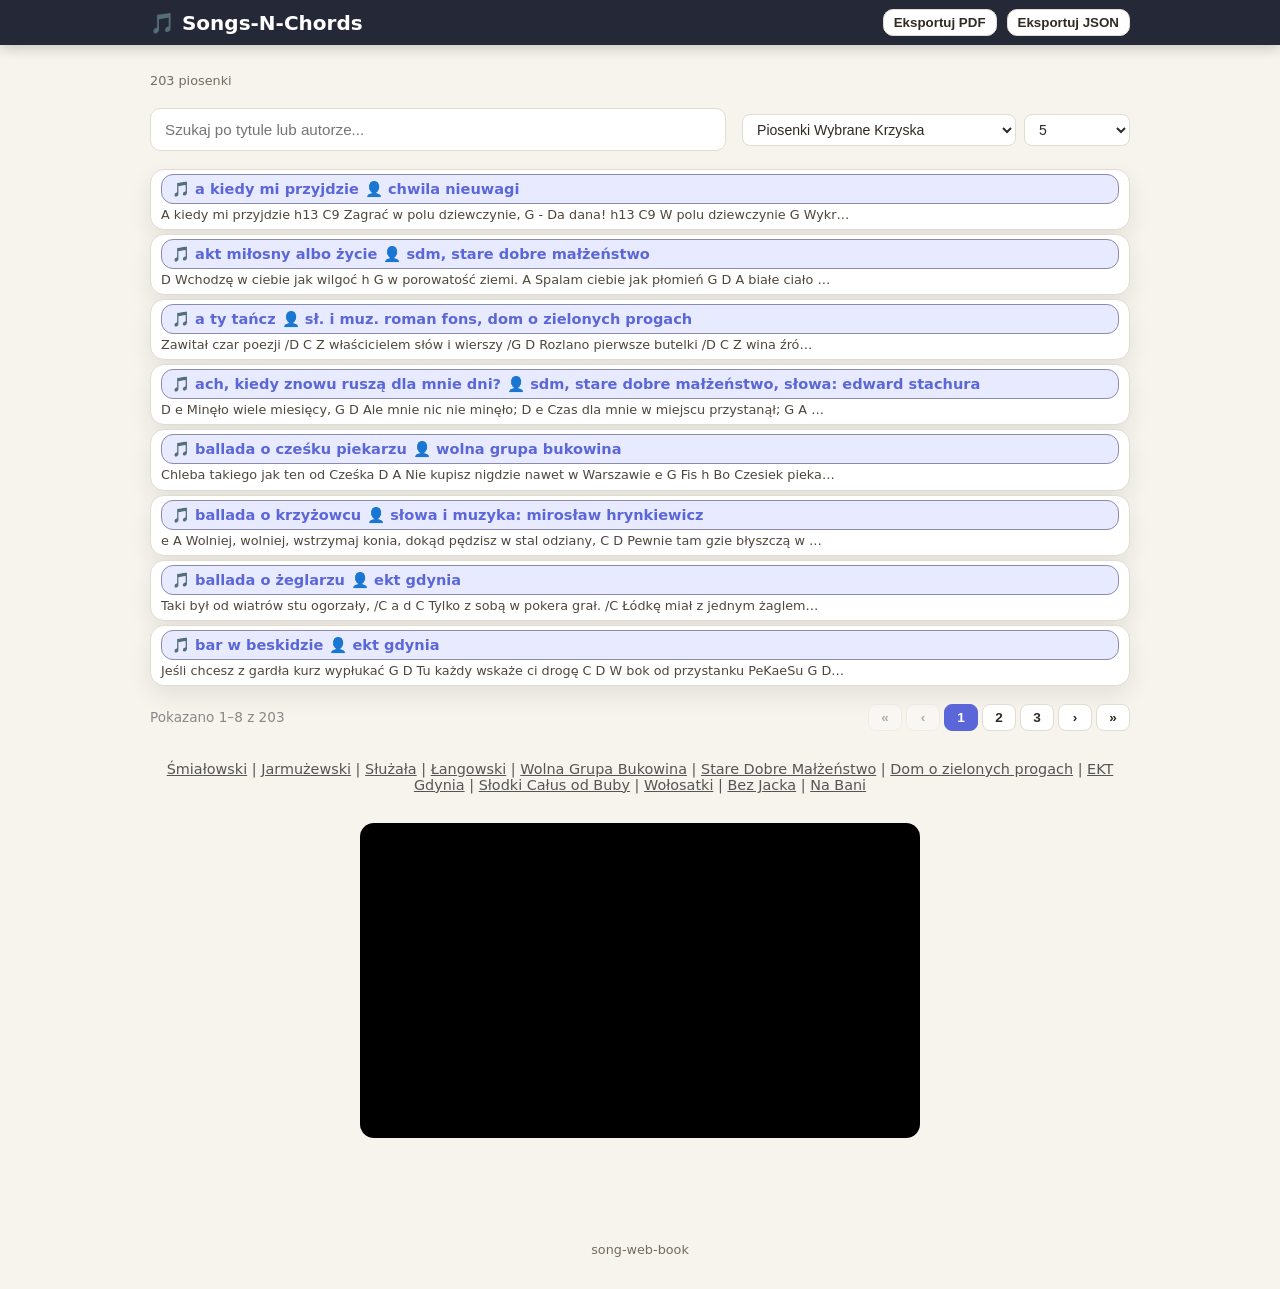
==== commit ec09ad7c: "Adjusts for playlists" ====
--- a/index.html
+++ b/index.html
@@ -148,7 +148,7 @@
   <script>
     // ===== STAN APLIKACJI =====
     let allItems     = [];
-    let playlistKeys = ['Śmiałowski','Jarmużewski', 'Wolna Grupa Bukowina', 'Stare Dobre Małżeństwo','Dom o zielonych progach', 'EKT Gdynia', 'Słodki Całus od Buby'];
+    let playlistKeys = ['Śmiałowski','Jarmużewski', 'Służała', 'Łangowski','Wolna Grupa Bukowina', 'Stare Dobre Małżeństwo','Dom o zielonych progach', 'EKT Gdynia', 'Słodki Całus od Buby','Wołosatki', 'Bez Jacka', 'Na Bani'];
     let activeFilter = 'all';
     let pendingFile  = null;
     let currentPage  = 1;
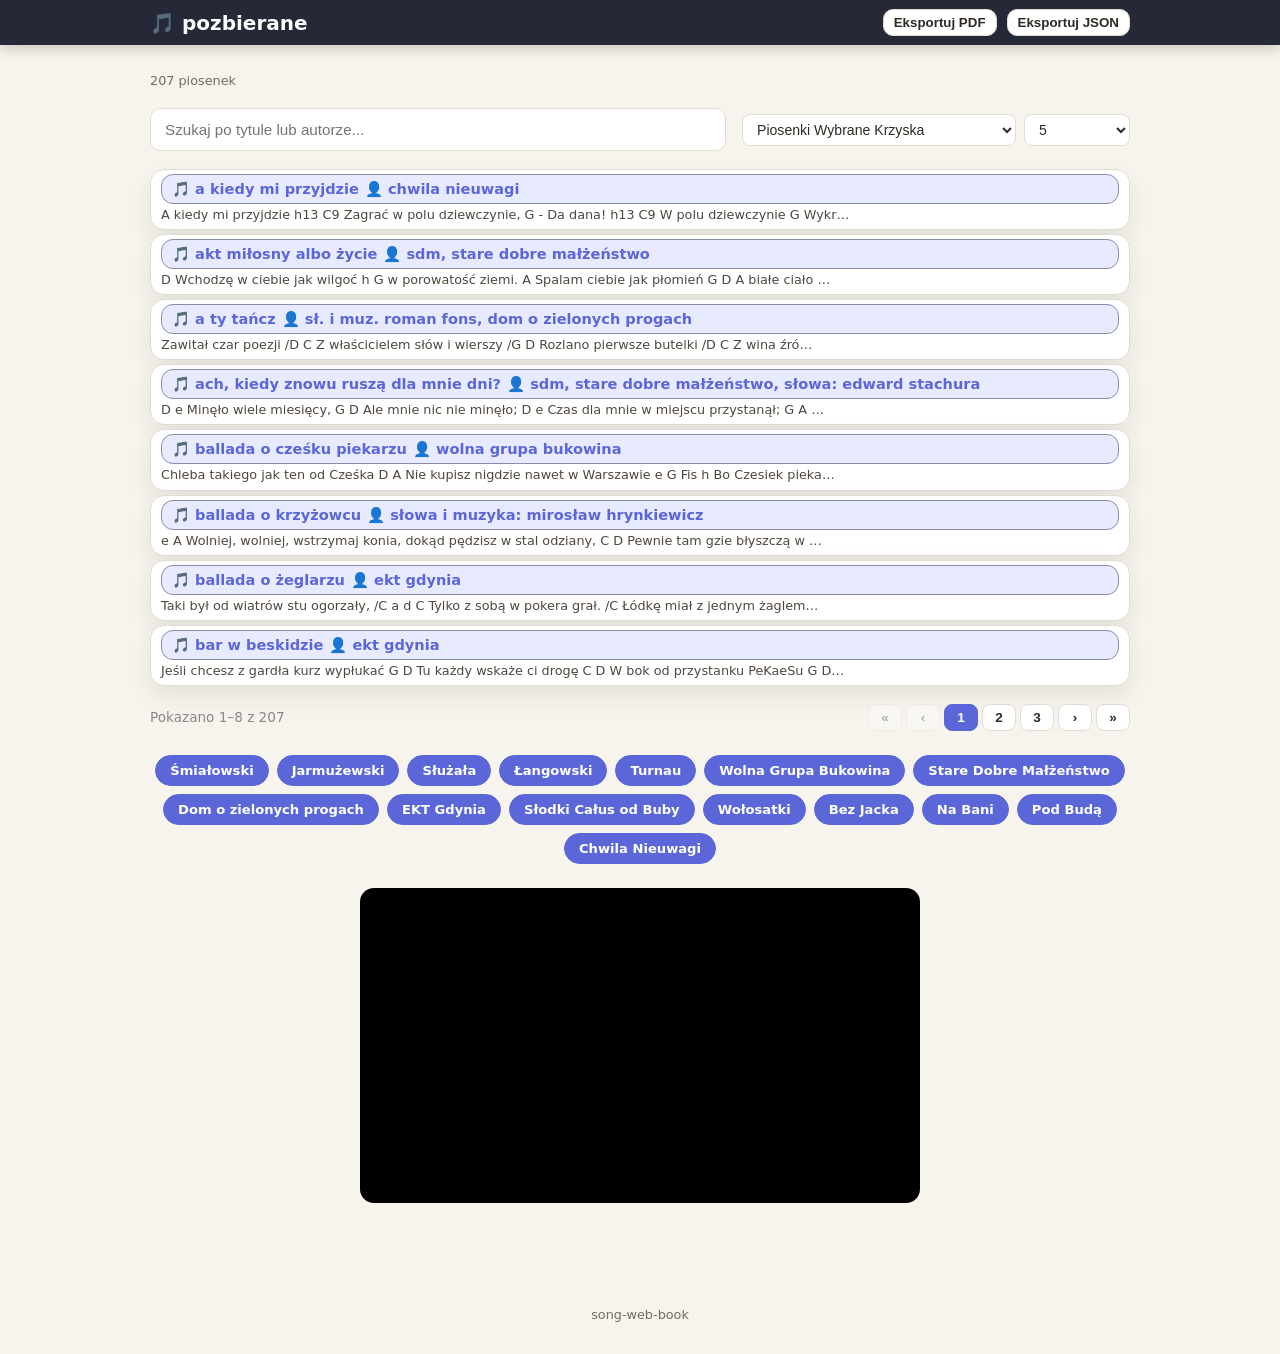
==== commit 28e728b6: "Mobile support for buttons, and click along with search mechanism" ====
--- a/index.html
+++ b/index.html
@@ -9,7 +9,7 @@
 <body>
   <nav class="navbar">
     <div class="container navbar-inner">
-      <a class="brand" href="javascript:void(0)" id="brandLink">🎵 Songs-N-Chords</a>
+      <a class="brand" href="javascript:void(0)" id="brandLink">🎵 pozbierane</a>
       <div class="nav-actions" id="navActions"></div>
     </div>
   </nav>
@@ -92,7 +92,7 @@
       </div>
     </section>
 
-    <div id="playlistLinker" style="text-align:center;margin:30px 0;font-size:0.9rem;color:#555">
+    <div id="playlistLinker">
     </div>
     
     <div id="playerForPlaylist">
@@ -148,7 +148,7 @@
   <script>
     // ===== STAN APLIKACJI =====
     let allItems     = [];
-    let playlistKeys = ['Śmiałowski','Jarmużewski', 'Służała', 'Łangowski','Wolna Grupa Bukowina', 'Stare Dobre Małżeństwo','Dom o zielonych progach', 'EKT Gdynia', 'Słodki Całus od Buby','Wołosatki', 'Bez Jacka', 'Na Bani'];
+    let playlistKeys = ['Śmiałowski','Jarmużewski', 'Służała', 'Łangowski', 'Turnau','Wolna Grupa Bukowina', 'Stare Dobre Małżeństwo','Dom o zielonych progach', 'EKT Gdynia', 'Słodki Całus od Buby','Wołosatki', 'Bez Jacka', 'Na Bani', 'Pod Budą','Chwila Nieuwagi'];
     let activeFilter = 'all';
     let pendingFile  = null;
     let currentPage  = 1;
@@ -512,8 +512,9 @@
           href: 'javascript:void(0)',
           text: key
         }).attr('ids', ids.join(','));
-        if (idx > 0) $linker.append(' | ');
+        if (idx > 0) $linker.append('  ');
         $linker.append($a);
+        //$('#searchInput').val(q).trigger('input');
       });
     }
 
@@ -538,6 +539,7 @@
       // Playlist links [ids]
       $(document).on('click', 'a[ids]', function () {
         loadPlaylist($(this).attr('ids'));
+        $('#searchInput').val($(this).text().trim()).trigger('input');
       });
 
       // Paginacja (delegowana)
--- a/css/style.css
+++ b/css/style.css
@@ -575,6 +575,44 @@
   .view-nav-counter { font-size: .85rem; }
 }
 
+/* ===== Playlist linker ===== */
+#playlistLinker {
+  display: flex;
+  flex-wrap: wrap;
+  gap: 8px;
+  justify-content: center;
+  margin: 24px 0;
+}
+#playlistLinker a {
+  display: inline-block;
+  padding: 7px 14px;
+  border: 1px solid var(--primary);
+  border-radius: 20px;
+  
+  color: #fff;
+  font-size: .82rem;
+  font-weight: 600;
+  text-decoration: none;
+  transition: background .15s, color .15s;
+  white-space: nowrap;
+  background: var(--primary);
+}
+#playlistLinker a:hover,
+#playlistLinker a:active {
+  background: var(--primary-hover);
+  color: #ebc1c1;
+}
+@media (max-width: 480px) {
+  #playlistLinker {
+    gap: 6px;
+    margin: 16px 0;
+  }
+  #playlistLinker a {
+    font-size: .88rem;
+    padding: 9px 16px;
+  }
+}
+
 /* ===== Playlist player ===== */
 #playerForPlaylist {
   margin: 0 auto;
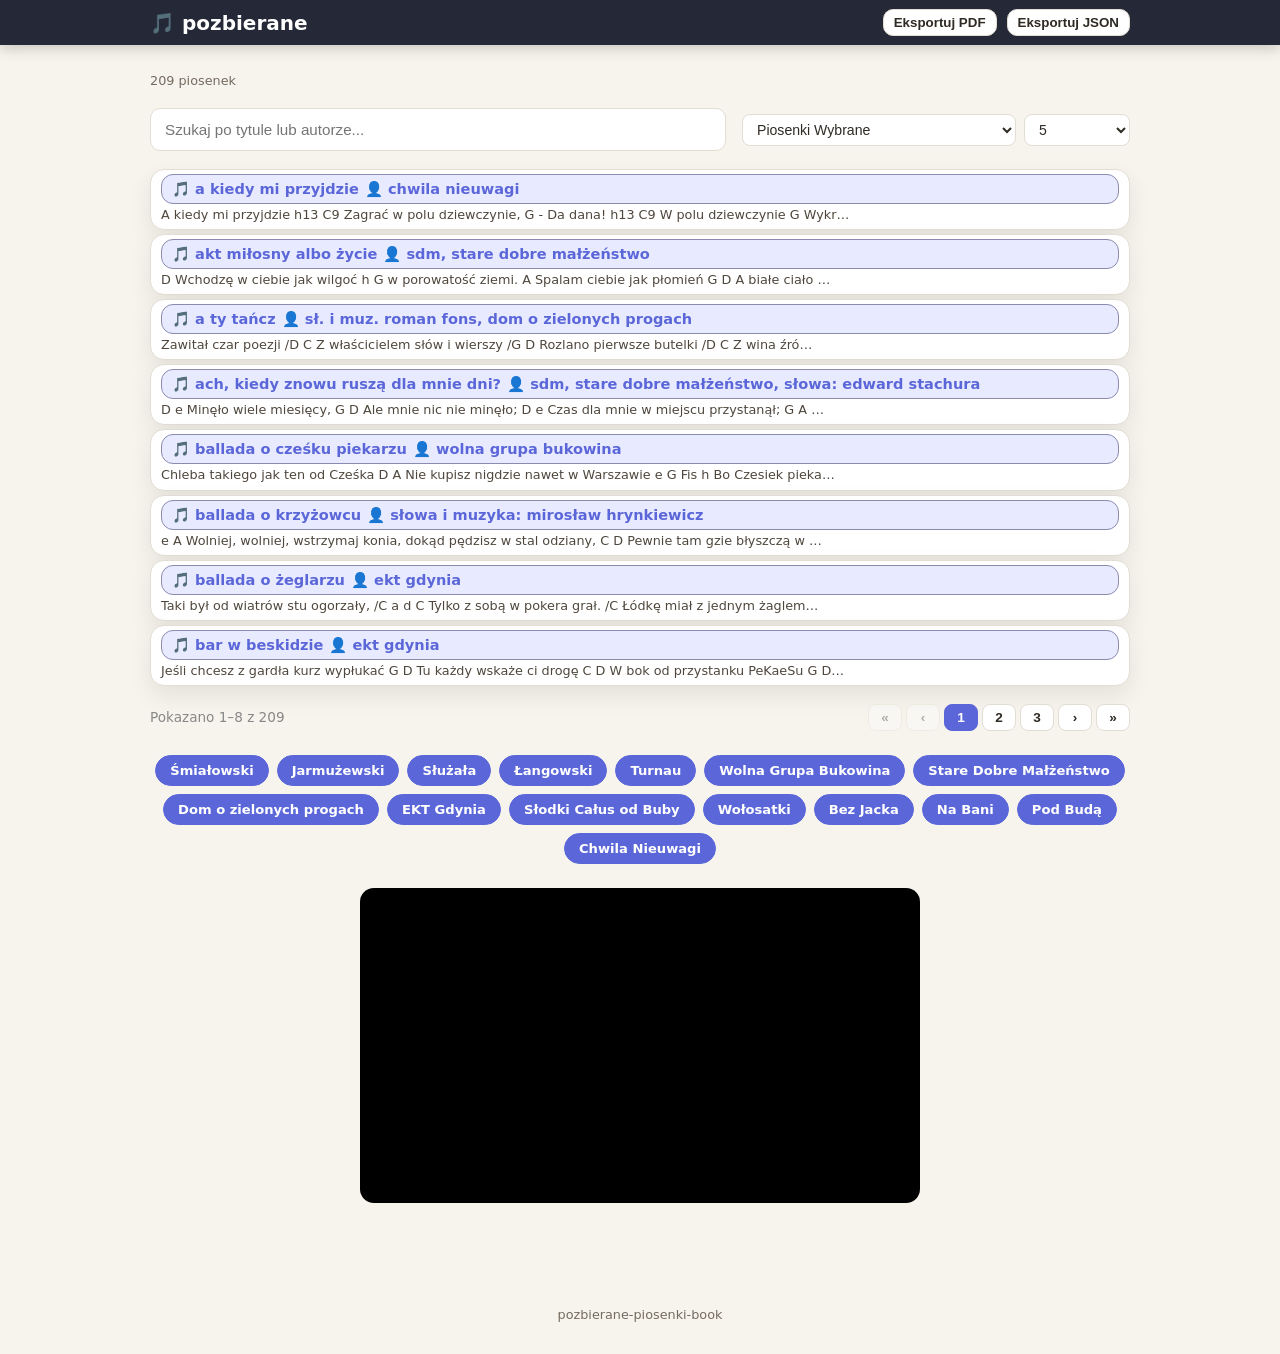
==== commit 1c845288: "Fixes improving application" ====
--- a/index.html
+++ b/index.html
@@ -3,13 +3,13 @@
 <head>
   <meta charset="UTF-8">
   <meta name="viewport" content="width=device-width, initial-scale=1.0, minimum-scale=1.0">
-  <title>SongWebBook</title>
+  <title>Śpiewnik Pozbierane Piosenki</title>
   <link rel="stylesheet" href="css/style.css">
 </head>
 <body>
   <nav class="navbar">
     <div class="container navbar-inner">
-      <a class="brand" href="javascript:void(0)" id="brandLink">🎵 pozbierane</a>
+      <a class="brand" href="javascript:void(0)" id="brandLink" onclick="setClear()">🎵 pozbierane</a>
       <div class="nav-actions" id="navActions"></div>
     </div>
   </nav>
@@ -98,7 +98,7 @@
     <div id="playerForPlaylist">
       <div class="yt-wrap">
         <iframe
-          src="https://www.youtube.com/embed/dIm0DGfBhlo?playlist=dIm0DGfBhlo,OwApQmS7GIY,PewEmV5mEtU,FK697msg2oQ,QtTBx70yICE,AT5_tEjTH4o,5SutbiSD9RU"
+          src="https://www.youtube.com/embed/dIm0DGfBhlo?playlist=PewEmV5mEtU,FK697msg2oQ,QtTBx70yICE,AT5_tEjTH4o,5SutbiSD9RU"
           title="YouTube Playlista"
           frameborder="0"
           allow="accelerometer; autoplay; clipboard-write; encrypted-media; gyroscope; picture-in-picture"
@@ -110,7 +110,7 @@
 
   <footer class="footer">
     <div class="container">
-      <a href="javascript:void(0)" onclick="setClear()" style="text-decoration:none">song</a>-<a href="javascript:void(0)" onclick="setMode()" style="text-decoration:none">web</a>-<a href="javascript:void(0)" onclick="setModeOff()" style="text-decoration:none">book</a>
+      <a href="javascript:void(0)" onclick="setClear()" style="text-decoration:none">pozbierane</a>-<a href="javascript:void(0)" onclick="setMode()" style="text-decoration:none">piosenki</a>-<a href="javascript:void(0)" onclick="setModeOff()" style="text-decoration:none">book</a>
     </div>
   </footer>
 
@@ -154,6 +154,8 @@
     let currentPage  = 1;
     let perPage      = 8;
     let currentViewId = null; // id aktualnie oglądanego/edytowanego wpisu
+
+    
 
     // ===== NAWIGACJA =====
     function showPage(name) {
@@ -204,7 +206,29 @@
     function showList() {
       showPage('list');
       refreshData();
-      document.title = 'SongWebBook';
+      document.title = 'Śpiewnik Pozbierane Piosenki';
+    }
+
+    function loadPlaylistToBottomPlayer() {
+      const playlistItem = allItems.map(item => item.url && getUrMovieId(item.url));
+      const playlistItemValids = playlistItem.filter(item => item !== undefined);
+      // Fisher-Yates shuffle – random order each time
+      for (let i = playlistItemValids.length - 1; i > 0; i--) {
+        const j = Math.floor(Math.random() * (i + 1));
+        [playlistItemValids[i], playlistItemValids[j]] = [playlistItemValids[j], playlistItemValids[i]];
+      }
+        console.log(`result (shuffled): `, playlistItemValids)
+      
+      if (playlistItemValids.length) {
+        const ids = playlistItemValids.join(',');
+        loadPlaylist(ids);
+      } else {
+        $('#playerForPlaylist').empty();
+      }
+    }
+
+    function getUrMovieId(movieUrl) {
+      return movieUrl.split('watch?v=')[1];
     }
 
     function renderPagination(totalPages, totalItems, start, end) {
@@ -269,7 +293,7 @@
     }
 
     function refreshData() {
-      apiGetAll((items) => { allItems = items; renderList(); buildPlaylistLinker(); });
+      apiGetAll((items) => { allItems = items; renderList(); buildPlaylistLinker(); loadPlaylistToBottomPlayer(); });
     }
 
     // ===== WIDOK: PODGLĄD =====
@@ -526,7 +550,7 @@
     // ===== INIT =====
     $(function () {
       // Nawigacja globalna
-      $('#brandLink').on('click', showList);
+      //$('#brandLink').on('click', showList);
       $('#backToListBtn').on('click', showList);
       $('#backFromFormBtn').on('click', function () { currentViewId ? showView(currentViewId) : showList(); });
       $('#cancelFormBtn').on('click',   function () { currentViewId ? showView(currentViewId) : showList(); });
@@ -677,6 +701,7 @@
       // Start — załaduj dane i pokaż listę
       ensureDataReady(function () {
         showList();
+        
       });
     });
   </script>
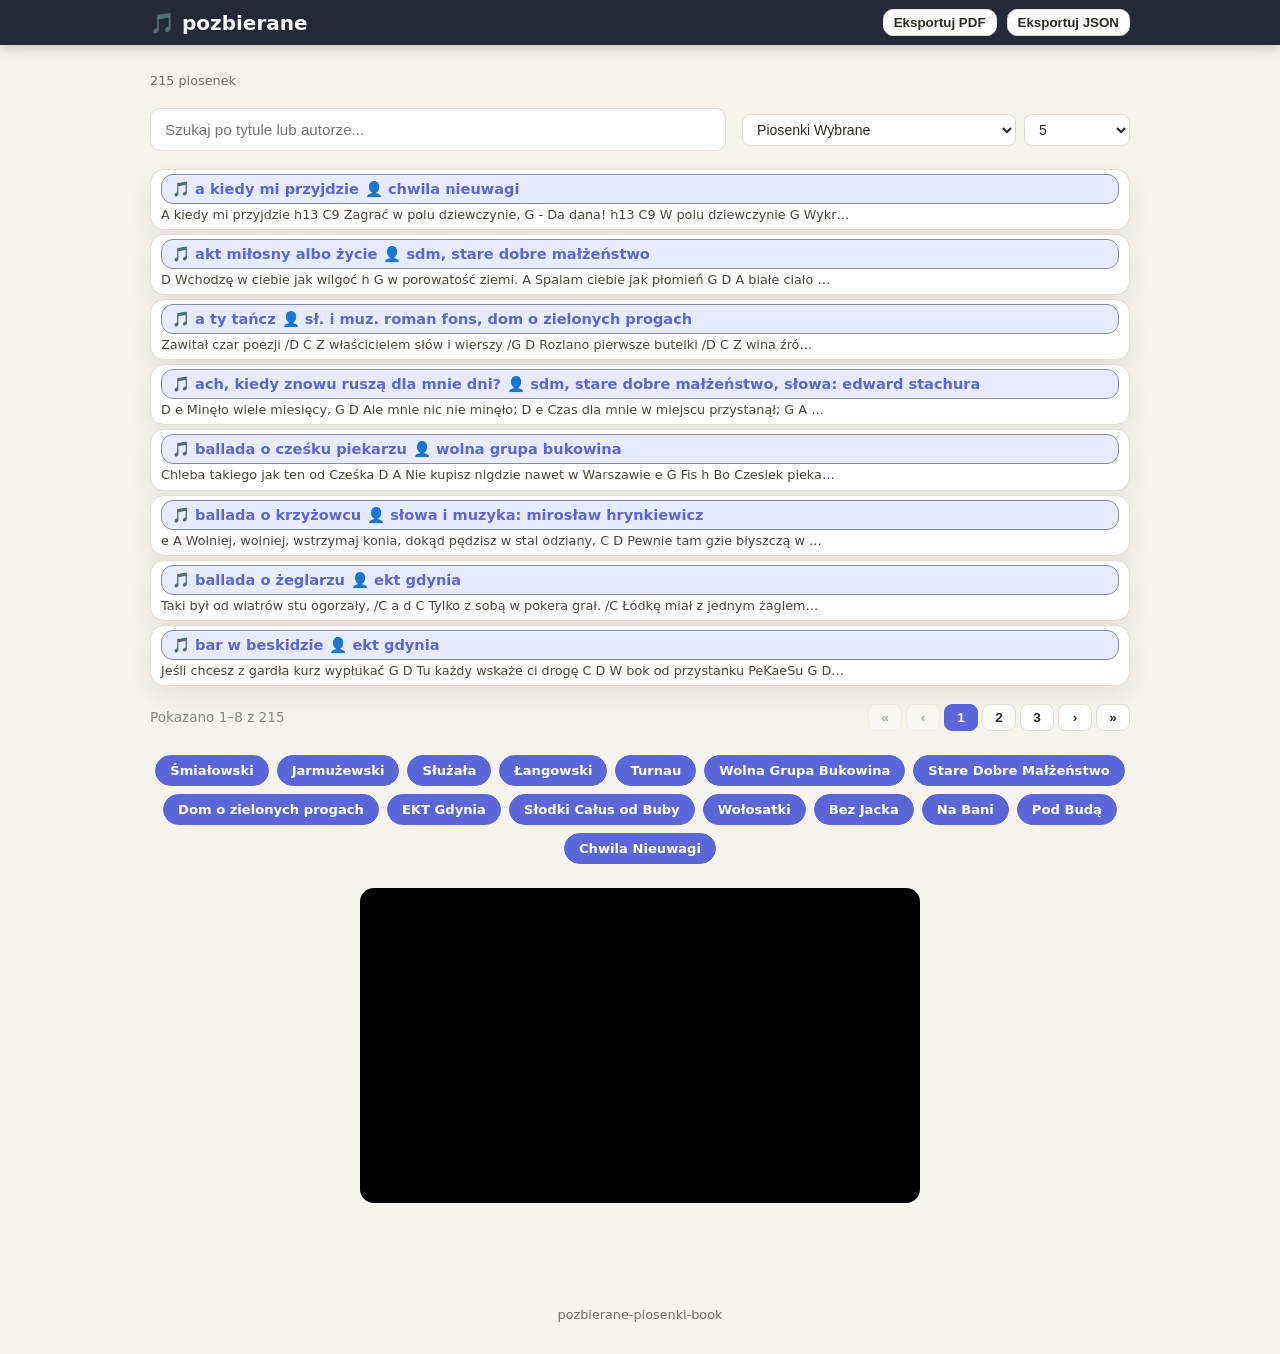
==== commit 1b995ab0: "Random selected Tag" ====
--- a/index.html
+++ b/index.html
@@ -523,7 +523,7 @@
       const $linker = $('#playlistLinker').empty();
       playlistKeys.forEach(function (key, idx) {
         const q = key.toLowerCase();
-        const ids = allItems
+        let ids = allItems
           .filter(function (item) {
             const hay = (item.title + ' ' + (item.author || '') + ' ' + (item.content || '')).toLowerCase();
             return hay.includes(q);
@@ -532,6 +532,7 @@
           .filter(Boolean);
 
         if (!ids.length) return;
+        ids = ids.slice().sort(function () { return Math.random() - 0.5; });
         const $a = $('<a>', {
           href: 'javascript:void(0)',
           text: key
